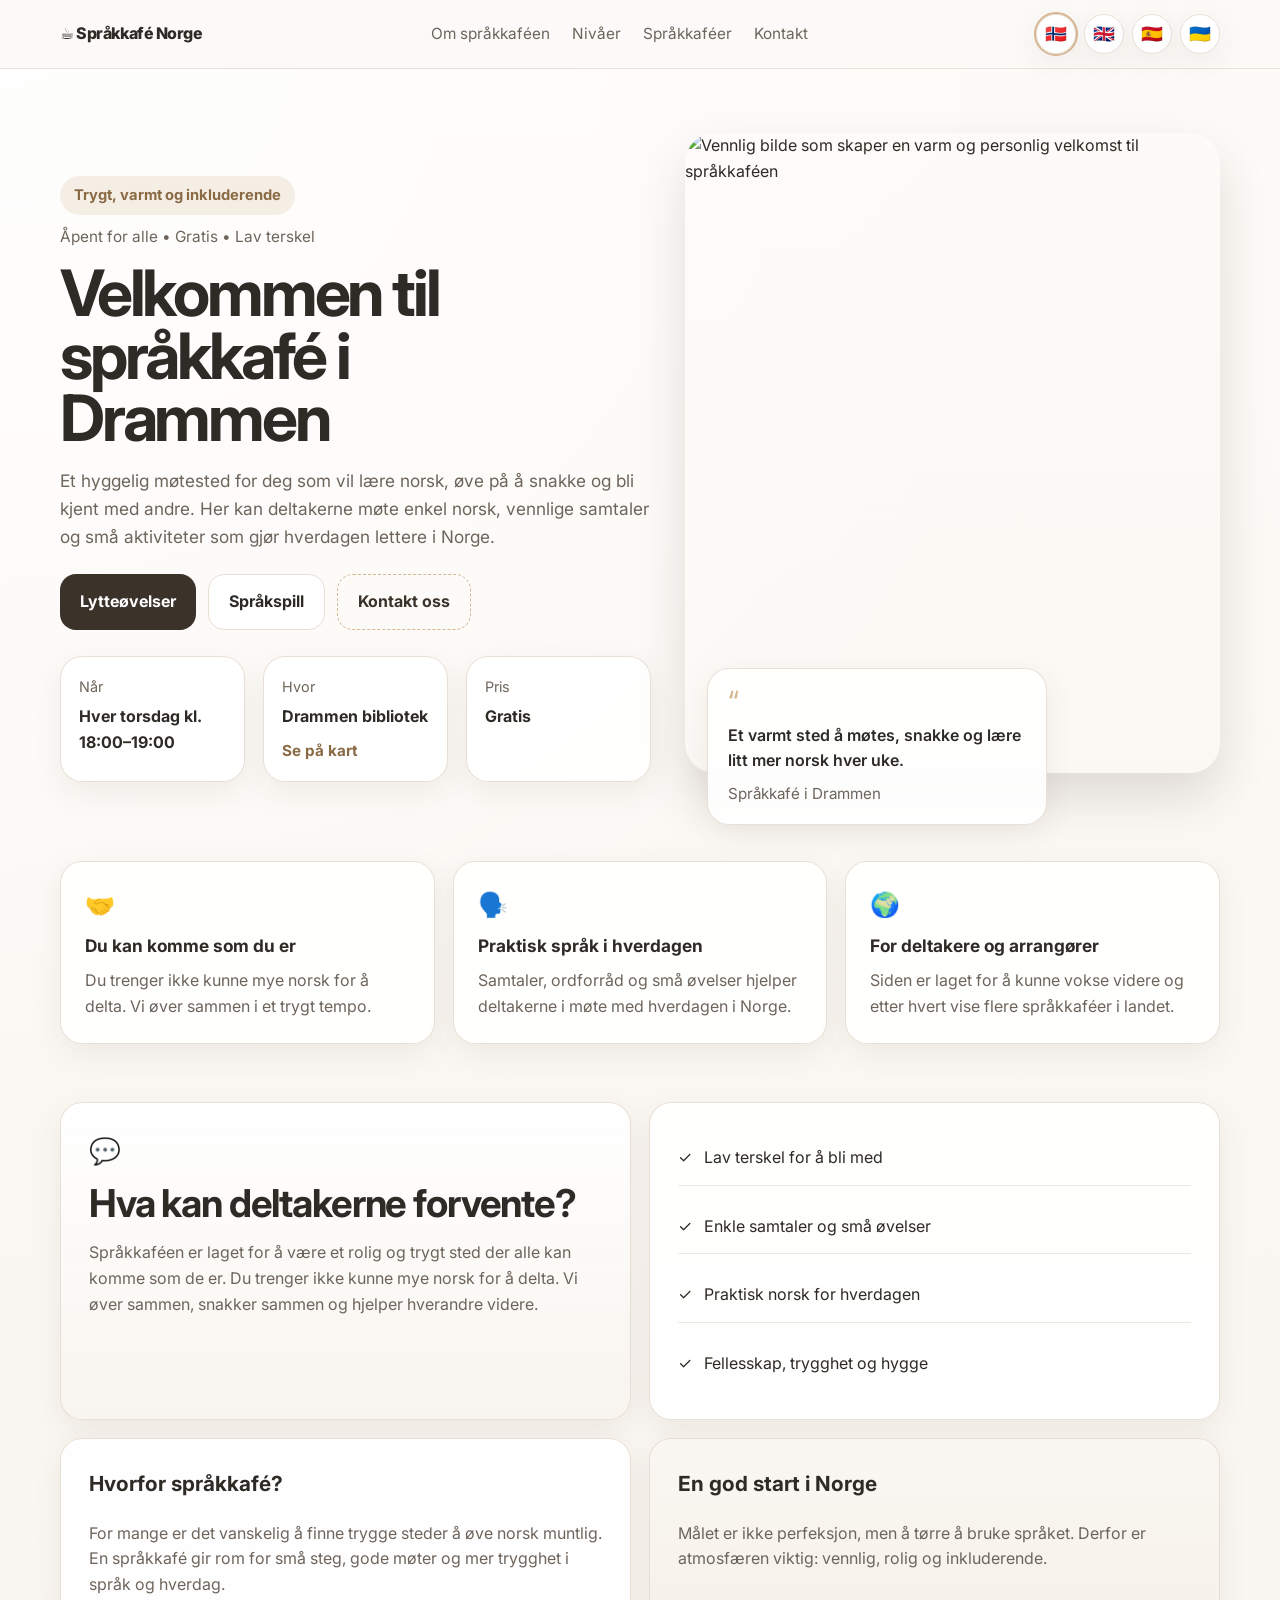
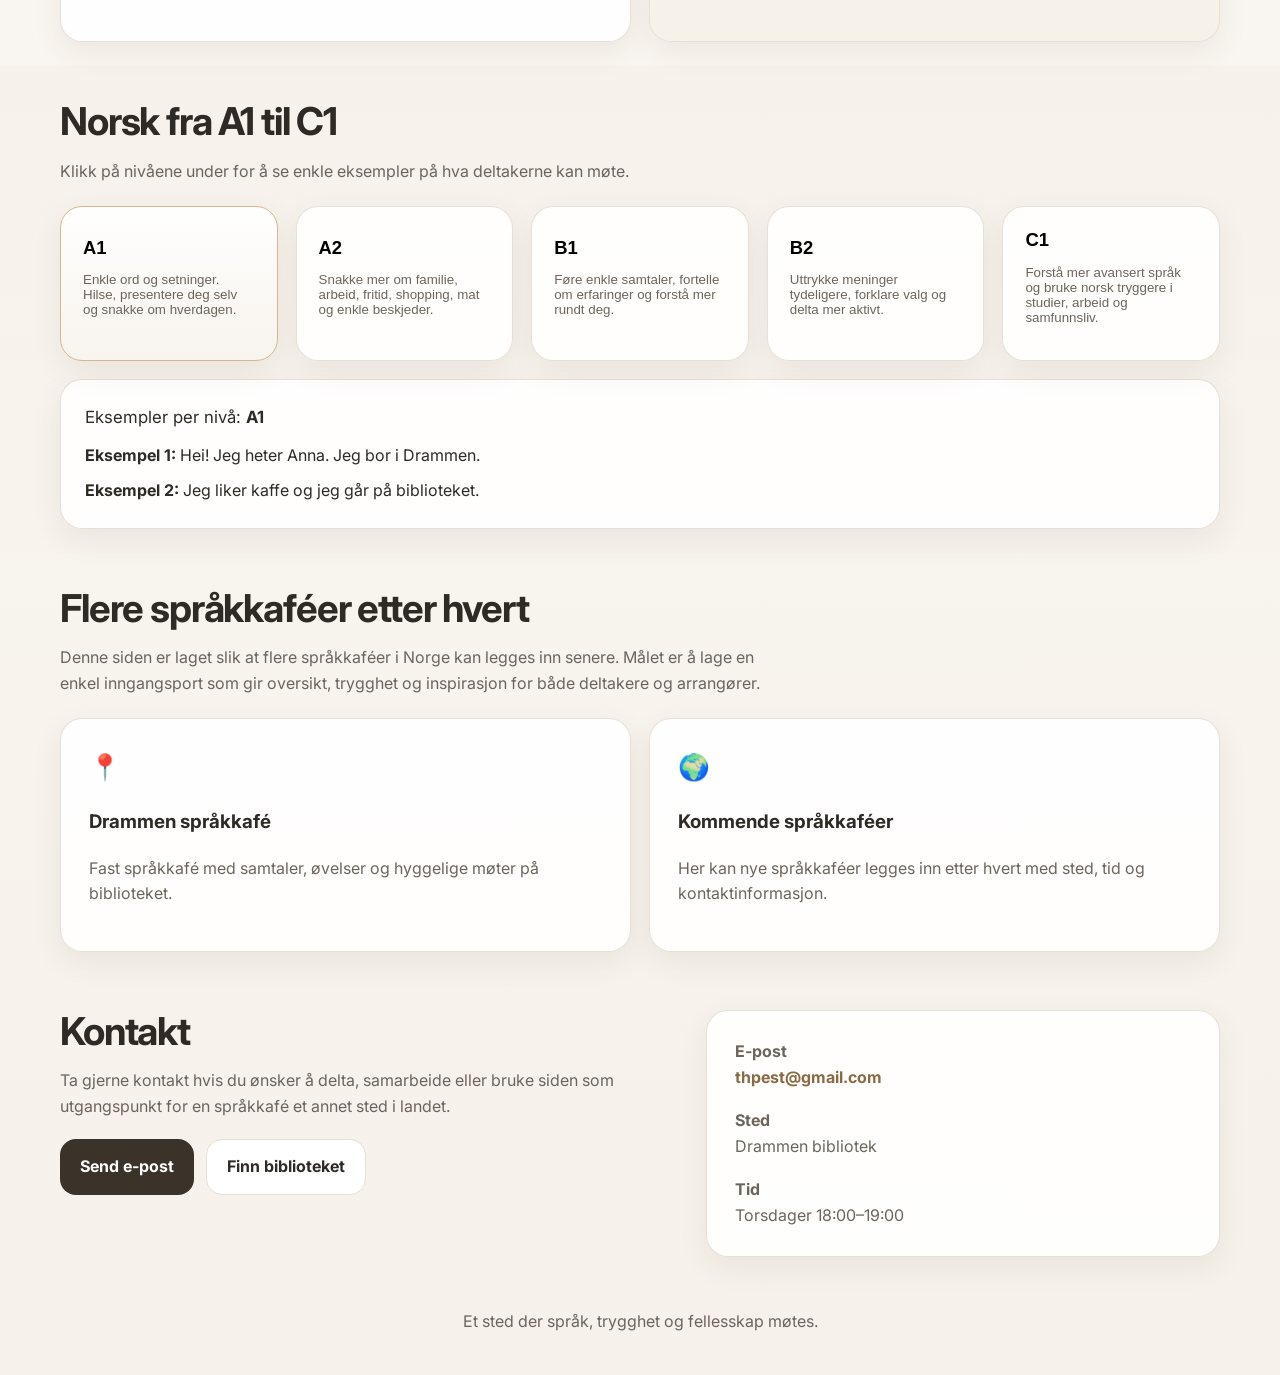
==== index.html @ 83430647 "Add files via upload" ====
<!DOCTYPE html>
<html lang="no">
<head>
  <meta charset="UTF-8" />
  <meta name="viewport" content="width=device-width, initial-scale=1.0" />
  <title>Språkkafé Norge</title>
  <link rel="preconnect" href="https://fonts.googleapis.com">
  <link rel="preconnect" href="https://fonts.gstatic.com" crossorigin>
  <link href="https://fonts.googleapis.com/css2?family=Inter:wght@400;500;600;700;800&display=swap" rel="stylesheet">
  <link rel="stylesheet" href="styles.css" />
</head>
<body>
  <header class="site-header">
    <div class="container nav">
      <div class="brand">☕ <span data-i18n="siteTitle">Språkkafé Norge</span></div>
      <nav class="nav-links">
        <a href="#about" data-i18n="navAbout">Om språkkaféen</a>
        <a href="#levels" data-i18n="navLevels">Nivåer</a>
        <a href="#cafes" data-i18n="navCafes">Språkkaféer</a>
        <a href="#contact" data-i18n="navContact">Kontakt</a>
      </nav>
      <div class="lang-switcher" aria-label="Language switcher">
        <button class="lang-btn active" data-lang="no" title="Norsk">🇳🇴</button>
        <button class="lang-btn" data-lang="en" title="English">🇬🇧</button>
        <button class="lang-btn" data-lang="es" title="Español">🇪🇸</button>
        <button class="lang-btn" data-lang="uk" title="Українська">🇺🇦</button>
      </div>
    </div>
  </header>

  <main>
    <section class="hero">
      <div class="container hero-grid">
        <div class="hero-text">
          <div class="kicker" data-i18n="heroKicker">Trygt, varmt og inkluderende</div>
          <div class="hero-badge" data-i18n="heroBadge">Åpent for alle • Gratis • Lav terskel</div>
          <h1 data-i18n="heroTitle">Velkommen til språkkafé i Drammen</h1>
          <p class="lead" data-i18n="heroText">
            Et hyggelig møtested for deg som vil lære norsk, øve på å snakke og bli kjent med andre.
          </p>

          <div class="cta-row">
            <a class="btn btn-primary" href="https://thpest.github.io/fortellinger-med-lyd/" target="_blank" rel="noreferrer" data-i18n="ctaListening">Lytteøvelser</a>
            <a class="btn btn-secondary" href="https://sprakspill-web.onrender.com/" target="_blank" rel="noreferrer" data-i18n="ctaGames">Språkspill</a>
            <a class="btn btn-ghost" href="#contact" data-i18n="ctaJoin">Kontakt oss</a>
          </div>

          <div class="info-cards">
            <div class="info-card">
              <div class="label" data-i18n="infoWhenLabel">Når</div>
              <div class="value" data-i18n="infoWhen">Hver torsdag kl. 18:00–19:00</div>
            </div>
            <div class="info-card">
              <div class="label" data-i18n="infoWhereLabel">Hvor</div>
              <div class="value" data-i18n="infoWhere">Drammen bibliotek</div>
              <a class="map-link" href="https://maps.app.goo.gl/QAYpdqzVvCEKYM3aA" target="_blank" rel="noreferrer" data-i18n="infoMap">Se på kart</a>
            </div>
            <div class="info-card">
              <div class="label" data-i18n="infoPriceLabel">Pris</div>
              <div class="value" data-i18n="infoPrice">Gratis</div>
            </div>
          </div>
        </div>

        <div class="hero-image-wrap">
          <img src="sprakkafe-bilde.png" alt="Vennlig bilde som skaper en varm og personlig velkomst til språkkaféen" class="hero-image" />
          <div class="quote-card">
            <div class="quote-mark">“</div>
            <div class="quote-text" data-i18n="quoteText">Et varmt sted å møtes, snakke og lære litt mer norsk hver uke.</div>
            <div class="quote-name" data-i18n="quoteName">Språkkafé i Drammen</div>
          </div>
        </div>
      </div>
    </section>

    <section class="section feature-strip">
      <div class="container feature-grid">
        <div class="feature-item">
          <div class="feature-icon">🤝</div>
          <h3 data-i18n="miniTitle1">Du kan komme som du er</h3>
          <p data-i18n="miniText1">Du trenger ikke kunne mye norsk for å delta.</p>
        </div>
        <div class="feature-item">
          <div class="feature-icon">🗣️</div>
          <h3 data-i18n="miniTitle2">Praktisk språk i hverdagen</h3>
          <p data-i18n="miniText2">Samtaler, ordforråd og små øvelser hjelper deltakerne i møte med hverdagen i Norge.</p>
        </div>
        <div class="feature-item">
          <div class="feature-icon">🌍</div>
          <h3 data-i18n="miniTitle3">For deltakere og arrangører</h3>
          <p data-i18n="miniText3">Siden er laget for å kunne vokse videre og etter hvert vise flere språkkaféer i landet.</p>
        </div>
      </div>
    </section>

    <section id="about" class="section">
      <div class="container editorial-grid">
        <div class="card soft">
          <div class="icon">💬</div>
          <h2 data-i18n="welcomeTitle">Hva kan deltakerne forvente?</h2>
          <p data-i18n="welcomeText">
            Språkkaféen er laget for å være et rolig og trygt sted der alle kan komme som de er.
          </p>
        </div>

        <div class="card list-card">
          <div class="list-item"><span>✓</span><span data-i18n="points1">Lav terskel for å bli med</span></div>
          <div class="list-item"><span>✓</span><span data-i18n="points2">Enkle samtaler og små øvelser</span></div>
          <div class="list-item"><span>✓</span><span data-i18n="points3">Praktisk norsk for hverdagen</span></div>
          <div class="list-item"><span>✓</span><span data-i18n="points4">Fellesskap, trygghet og hygge</span></div>
        </div>

        <div class="card editorial-card">
          <h3 data-i18n="sectionWhyTitle">Hvorfor språkkafé?</h3>
          <p data-i18n="sectionWhyText">For mange er det vanskelig å finne trygge steder å øve norsk muntlig.</p>
        </div>

        <div class="card editorial-card tint">
          <h3 data-i18n="sectionStartTitle">En god start i Norge</h3>
          <p data-i18n="sectionStartText">Målet er ikke perfeksjon, men å tørre å bruke språket.</p>
        </div>
      </div>
    </section>

    <section id="levels" class="section section-tint">
      <div class="container">
        <div class="section-head">
          <h2 data-i18n="levelsTitle">Norsk fra A1 til C1</h2>
          <p data-i18n="levelsIntro">Klikk på nivåene under for å se enkle eksempler på hva deltakerne kan møte.</p>
        </div>

        <div class="levels-grid">
          <button class="level-card level-button active" data-level="a1"><h3>A1</h3><p data-i18n="levelA1"></p></button>
          <button class="level-card level-button" data-level="a2"><h3>A2</h3><p data-i18n="levelA2"></p></button>
          <button class="level-card level-button" data-level="b1"><h3>B1</h3><p data-i18n="levelB1"></p></button>
          <button class="level-card level-button" data-level="b2"><h3>B2</h3><p data-i18n="levelB2"></p></button>
          <button class="level-card level-button" data-level="c1"><h3>C1</h3><p data-i18n="levelC1"></p></button>
        </div>

        <div class="examples-panel" id="examplesPanel">
          <div class="examples-title"><span data-i18n="levelsExamplesTitle">Eksempler per nivå</span>: <strong id="currentLevelLabel">A1</strong></div>
          <div class="example-line"><span class="example-label" data-i18n="example1Label">Eksempel 1:</span> <span id="example1"></span></div>
          <div class="example-line"><span class="example-label" data-i18n="example2Label">Eksempel 2:</span> <span id="example2"></span></div>
        </div>
      </div>
    </section>

    <section id="cafes" class="section">
      <div class="container">
        <div class="section-head">
          <h2 data-i18n="cafesTitle">Flere språkkaféer etter hvert</h2>
          <p data-i18n="cafesText"></p>
        </div>
        <div class="cafes-grid">
          <div class="card cafe-card">
            <div class="icon">📍</div>
            <h3 data-i18n="cafe1Title">Drammen språkkafé</h3>
            <p data-i18n="cafe1Text"></p>
          </div>
          <div class="card cafe-card">
            <div class="icon">🌍</div>
            <h3 data-i18n="cafe2Title">Kommende språkkaféer</h3>
            <p data-i18n="cafe2Text"></p>
          </div>
        </div>
      </div>
    </section>

    <section id="contact" class="section section-contact">
      <div class="container contact-grid">
        <div>
          <h2 data-i18n="contactTitle">Kontakt</h2>
          <p data-i18n="contactText"></p>
          <div class="contact-actions">
            <a class="btn btn-primary" href="mailto:thpest@gmail.com" data-i18n="contactButton">Send e-post</a>
            <a class="btn btn-secondary" href="https://maps.app.goo.gl/QAYpdqzVvCEKYM3aA" target="_blank" rel="noreferrer" data-i18n="ctaMap">Finn biblioteket</a>
          </div>
        </div>
        <div class="contact-card">
          <div><strong data-i18n="contactEmailLabel">E-post</strong><br><a href="mailto:thpest@gmail.com" data-i18n="contactEmail">thpest@gmail.com</a></div>
          <div><strong data-i18n="contactPlaceLabel">Sted</strong><br><span data-i18n="contactPlace">Drammen bibliotek</span></div>
          <div><strong data-i18n="contactTimeLabel">Tid</strong><br><span data-i18n="contactTime">Torsdager 18:00–19:00</span></div>
        </div>
      </div>
    </section>
  </main>

  <footer class="site-footer">
    <div class="container" data-i18n="footer">Et sted der språk, trygghet og fellesskap møtes.</div>
  </footer>

  <script src="script.js"></script>
</body>
</html>
---- styles.css ----
:root {
  --bg: #fbfaf7;
  --bg-soft: #f5f0e8;
  --card: rgba(255,255,255,0.9);
  --text: #2e2a26;
  --muted: #6d655c;
  --line: #e7dfd4;
  --accent: #8a6a45;
  --accent-2: #d7b692;
  --dark: #3b322a;
  --shadow: 0 10px 30px rgba(80, 60, 40, 0.08);
  --shadow-lg: 0 24px 50px rgba(50, 35, 20, 0.14);
  --radius: 22px;
}

* { box-sizing: border-box; }
html { scroll-behavior: smooth; }
body {
  margin: 0;
  font-family: Inter, system-ui, sans-serif;
  background:
    radial-gradient(circle at top left, rgba(255,255,255,0.85), transparent 35%),
    linear-gradient(180deg, #fdfbf8 0%, #f6f1ea 100%);
  color: var(--text);
  line-height: 1.6;
}
img { max-width: 100%; display: block; }
a { color: inherit; text-decoration: none; }

.container {
  width: min(1160px, calc(100% - 32px));
  margin: 0 auto;
}

.site-header {
  position: sticky;
  top: 0;
  z-index: 20;
  backdrop-filter: blur(12px);
  background: rgba(251, 250, 247, 0.84);
  border-bottom: 1px solid rgba(231, 223, 212, 0.9);
}

.nav {
  display: flex;
  align-items: center;
  justify-content: space-between;
  gap: 18px;
  padding: 14px 0;
}

.brand {
  font-weight: 800;
  letter-spacing: -0.03em;
  white-space: nowrap;
}

.nav-links {
  display: flex;
  gap: 22px;
  color: var(--muted);
  font-size: 0.96rem;
}
.nav-links a:hover { color: var(--text); }

.lang-switcher {
  display: flex;
  gap: 8px;
}

.lang-btn {
  border: 1px solid var(--line);
  background: white;
  border-radius: 999px;
  width: 40px;
  height: 40px;
  cursor: pointer;
  font-size: 1.1rem;
  box-shadow: var(--shadow);
}

.lang-btn.active {
  outline: 2px solid var(--accent-2);
}

.hero {
  padding: 64px 0 26px;
}

.hero-grid {
  display: grid;
  grid-template-columns: 1.05fr 0.95fr;
  gap: 34px;
  align-items: center;
}

.kicker {
  display: inline-block;
  padding: 8px 14px;
  border-radius: 999px;
  background: rgba(215, 182, 146, 0.22);
  color: var(--accent);
  font-weight: 700;
  font-size: 0.92rem;
  margin-bottom: 10px;
}

.hero-badge {
  color: var(--muted);
  font-size: 0.96rem;
  margin-bottom: 12px;
}

.hero h1 {
  font-size: clamp(2.4rem, 5vw, 4.6rem);
  line-height: 0.98;
  margin: 0 0 16px;
  letter-spacing: -0.05em;
  max-width: 11ch;
}

.lead {
  font-size: 1.08rem;
  color: var(--muted);
  max-width: 62ch;
  margin-bottom: 24px;
}

.cta-row, .contact-actions {
  display: flex;
  flex-wrap: wrap;
  gap: 12px;
}

.cta-row { margin-bottom: 26px; }
.contact-actions { margin-top: 20px; }

.btn {
  display: inline-flex;
  align-items: center;
  justify-content: center;
  padding: 14px 20px;
  border-radius: 16px;
  font-weight: 700;
  transition: transform 0.15s ease, opacity 0.15s ease;
}
.btn:hover { transform: translateY(-1px); }
.btn-primary { background: var(--dark); color: white; }
.btn-secondary { background: white; border: 1px solid var(--line); }
.btn-ghost { background: transparent; border: 1px dashed var(--accent-2); color: var(--dark); }

.info-cards {
  display: grid;
  grid-template-columns: repeat(3, 1fr);
  gap: 14px;
}

.info-card,
.card,
.contact-card,
.level-card,
.examples-panel,
.feature-item,
.quote-card {
  background: var(--card);
  border: 1px solid rgba(231, 223, 212, 0.95);
  box-shadow: var(--shadow);
  border-radius: var(--radius);
}

.info-card { padding: 18px; }
.info-card .label {
  color: var(--muted);
  font-size: 0.9rem;
  margin-bottom: 6px;
}
.info-card .value {
  font-weight: 700;
  margin-bottom: 8px;
}
.map-link {
  color: var(--accent);
  font-weight: 700;
  font-size: 0.95rem;
}

.hero-image-wrap {
  position: relative;
  padding-bottom: 52px;
}

.hero-image {
  width: 100%;
  height: min(72vh, 640px);
  object-fit: cover;
  border-radius: 30px;
  box-shadow: var(--shadow-lg);
}

.quote-card {
  position: absolute;
  left: 22px;
  bottom: 0;
  max-width: 340px;
  padding: 18px 20px;
  backdrop-filter: blur(10px);
}
.quote-mark {
  font-size: 2rem;
  color: var(--accent-2);
  line-height: 1;
}
.quote-text {
  color: var(--text);
  font-weight: 600;
  margin-top: 4px;
}
.quote-name {
  color: var(--muted);
  font-size: 0.95rem;
  margin-top: 8px;
}

.section {
  padding: 34px 0 24px;
}

.feature-strip {
  padding-top: 10px;
}

.feature-grid,
.cafes-grid,
.contact-grid,
.info-cards,
.levels-grid,
.editorial-grid {
  display: grid;
  gap: 18px;
}

.feature-grid {
  grid-template-columns: repeat(3, 1fr);
}

.feature-item {
  padding: 24px;
}
.feature-icon {
  font-size: 1.5rem;
  margin-bottom: 8px;
}
.feature-item h3 {
  margin: 0 0 8px;
  font-size: 1.08rem;
}
.feature-item p {
  margin: 0;
  color: var(--muted);
}

.section-tint {
  background: linear-gradient(180deg, rgba(245, 240, 232, 0.62), rgba(245, 240, 232, 0.2));
}

.editorial-grid {
  grid-template-columns: 1fr 1fr;
}

.contact-grid {
  grid-template-columns: 1.1fr 0.9fr;
  align-items: start;
}

.card,
.contact-card {
  padding: 28px;
}

.soft {
  background: linear-gradient(180deg, rgba(255,255,255,0.96), rgba(248,244,238,0.94));
}

.editorial-card h3 {
  margin-top: 0;
  font-size: 1.3rem;
}
.editorial-card p {
  color: var(--muted);
}
.tint {
  background: linear-gradient(180deg, rgba(250,246,241,0.98), rgba(245,240,232,0.92));
}

.icon {
  font-size: 1.6rem;
  margin-bottom: 10px;
}

.list-card {
  display: grid;
  gap: 14px;
  align-content: center;
}

.list-item {
  display: flex;
  gap: 12px;
  align-items: start;
  padding: 14px 0;
  border-bottom: 1px solid rgba(231,223,212,0.7);
}
.list-item:last-child { border-bottom: 0; }

.section-head {
  max-width: 720px;
  margin-bottom: 22px;
}

.section-head h2,
.section-contact h2,
.card h2 {
  font-size: clamp(1.7rem, 3vw, 2.5rem);
  line-height: 1.1;
  letter-spacing: -0.03em;
  margin: 0 0 12px;
}

.section-head p,
.card p,
.contact-grid p,
.level-card p,
.examples-panel,
.contact-card {
  color: var(--muted);
}

.levels-grid {
  grid-template-columns: repeat(5, 1fr);
}

.level-card {
  padding: 22px;
}

.level-button {
  text-align: left;
  cursor: pointer;
  transition: transform 0.15s ease, border-color 0.15s ease, background 0.15s ease;
}

.level-button:hover {
  transform: translateY(-2px);
}

.level-button.active {
  border-color: var(--accent-2);
  background: linear-gradient(180deg, rgba(255,255,255,0.96), rgba(248,244,238,0.96));
}

.level-card h3 {
  margin: 0 0 8px;
  font-size: 1.15rem;
}

.examples-panel {
  margin-top: 18px;
  padding: 24px;
}

.examples-title {
  color: var(--text);
  font-size: 1.05rem;
  margin-bottom: 12px;
}

.example-line {
  margin-top: 10px;
  color: var(--text);
}

.example-label {
  font-weight: 700;
}

.cafes-grid {
  grid-template-columns: 1fr 1fr;
}

.contact-card {
  display: grid;
  gap: 18px;
}

.contact-card a {
  color: var(--accent);
  font-weight: 700;
}

.site-footer {
  padding: 28px 0 40px;
  color: var(--muted);
  text-align: center;
}

@media (max-width: 980px) {
  .hero-grid,
  .editorial-grid,
  .contact-grid,
  .levels-grid,
  .cafes-grid,
  .info-cards,
  .feature-grid {
    grid-template-columns: 1fr;
  }

  .nav {
    flex-wrap: wrap;
  }

  .nav-links {
    order: 3;
    width: 100%;
    justify-content: center;
    flex-wrap: wrap;
  }

  .hero-image {
    height: auto;
    max-height: 560px;
  }

  .quote-card {
    position: static;
    margin-top: 14px;
    max-width: none;
  }

  .hero-image-wrap {
    padding-bottom: 0;
  }
}

@media (max-width: 640px) {
  .hero {
    padding-top: 34px;
  }

  .container {
    width: min(100% - 20px, 1160px);
  }

  .btn {
    width: 100%;
  }

  .lang-switcher {
    width: 100%;
    justify-content: center;
  }
}
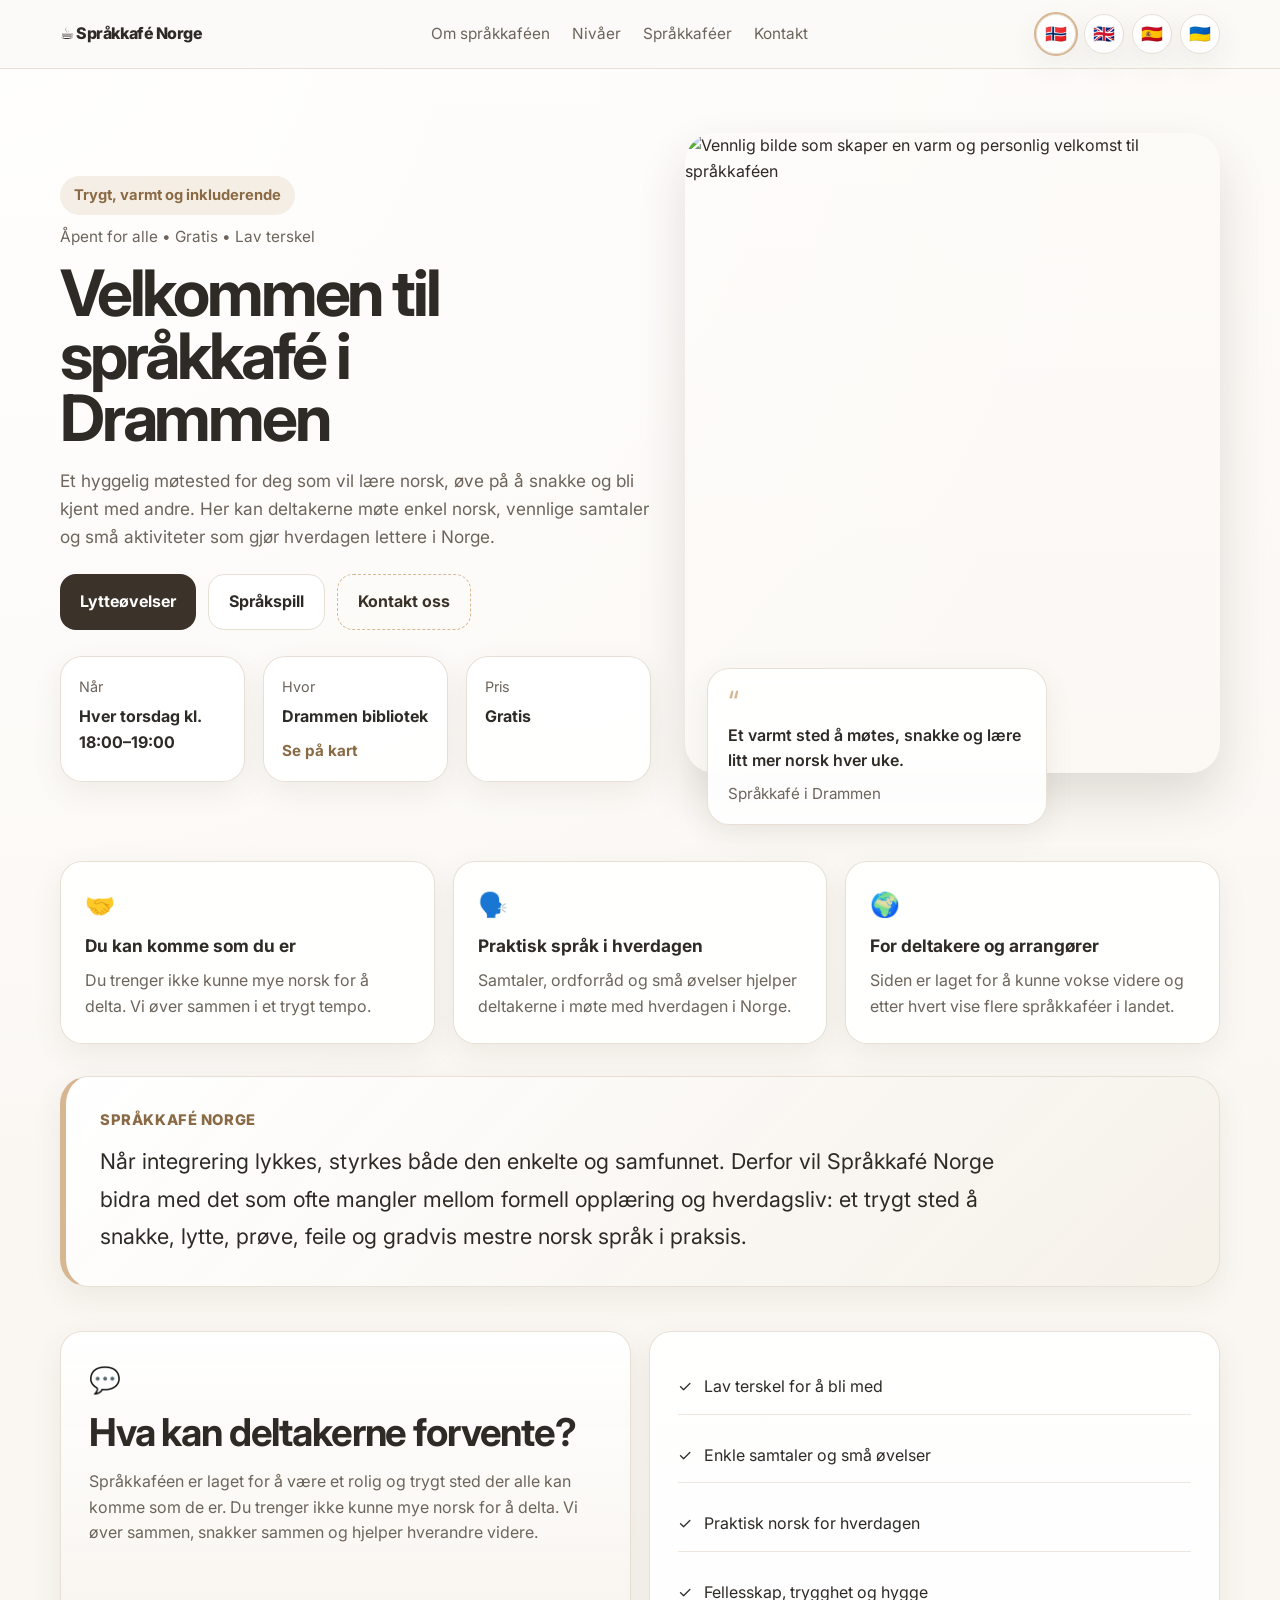
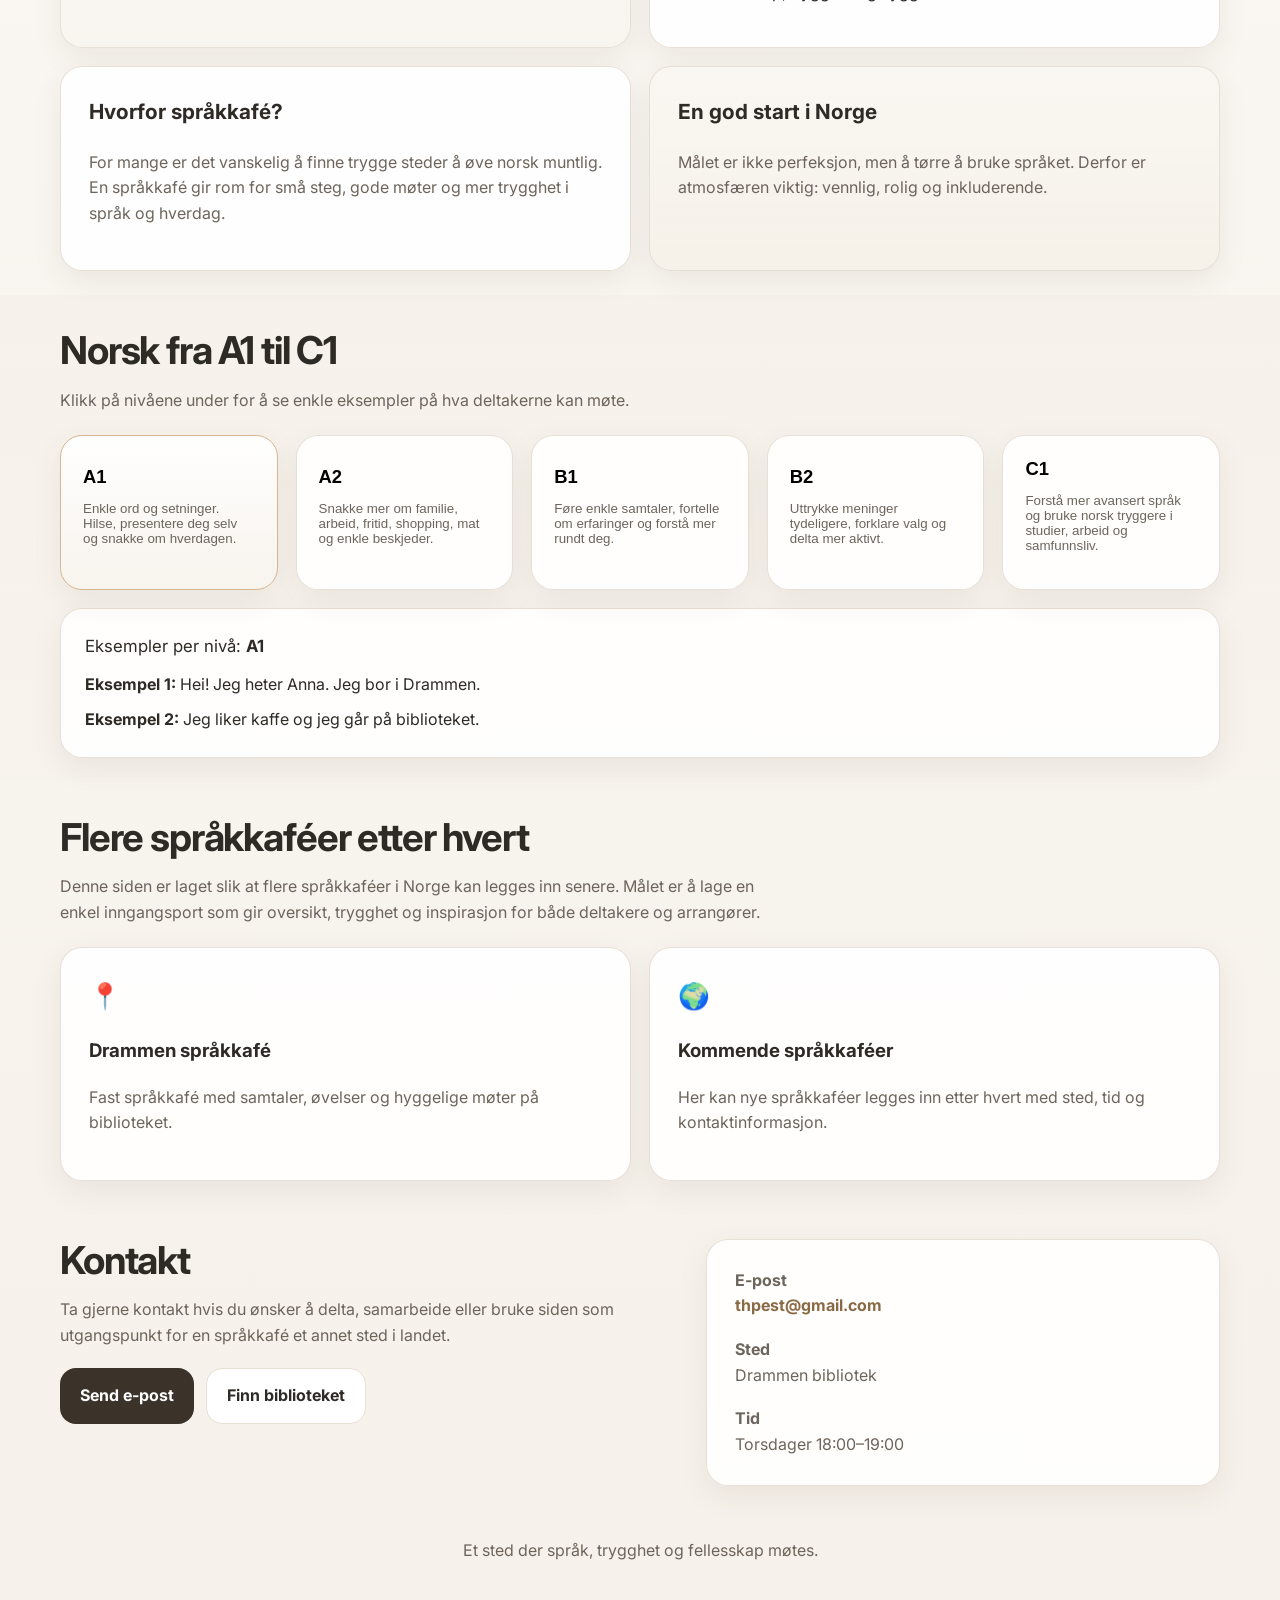
==== commit 9683ac23: "Add files via upload" ====
--- a/index.html
+++ b/index.html
@@ -93,6 +93,15 @@
       </div>
     </section>
 
+    <section class="section impact-section">
+      <div class="container">
+        <div class="impact-card">
+          <div class="impact-kicker">Språkkafé Norge</div>
+          <p class="impact-text" data-i18n="impactText">Når integrering lykkes, styrkes både den enkelte og samfunnet. Derfor vil Språkkafé Norge bidra med det som ofte mangler mellom formell opplæring og hverdagsliv: et trygt sted å snakke, lytte, prøve, feile og gradvis mestre norsk språk i praksis.</p>
+        </div>
+      </div>
+    </section>
+
     <section id="about" class="section">
       <div class="container editorial-grid">
         <div class="card soft">
--- a/styles.css
+++ b/styles.css
@@ -259,6 +259,40 @@
   color: var(--muted);
 }
 
+
+
+.impact-section {
+  padding-top: 8px;
+  padding-bottom: 10px;
+}
+
+.impact-card {
+  background: linear-gradient(135deg, rgba(255,255,255,0.96), rgba(245,240,232,0.92));
+  border: 1px solid rgba(231, 223, 212, 0.95);
+  border-left: 6px solid var(--accent-2);
+  border-radius: 28px;
+  box-shadow: var(--shadow);
+  padding: 30px 34px;
+}
+
+.impact-kicker {
+  display: inline-block;
+  margin-bottom: 10px;
+  font-size: 0.92rem;
+  font-weight: 800;
+  letter-spacing: 0.04em;
+  text-transform: uppercase;
+  color: var(--accent);
+}
+
+.impact-text {
+  margin: 0;
+  font-size: clamp(1.08rem, 2vw, 1.35rem);
+  line-height: 1.75;
+  color: var(--text);
+  max-width: 900px;
+}
+
 .section-tint {
   background: linear-gradient(180deg, rgba(245, 240, 232, 0.62), rgba(245, 240, 232, 0.2));
 }
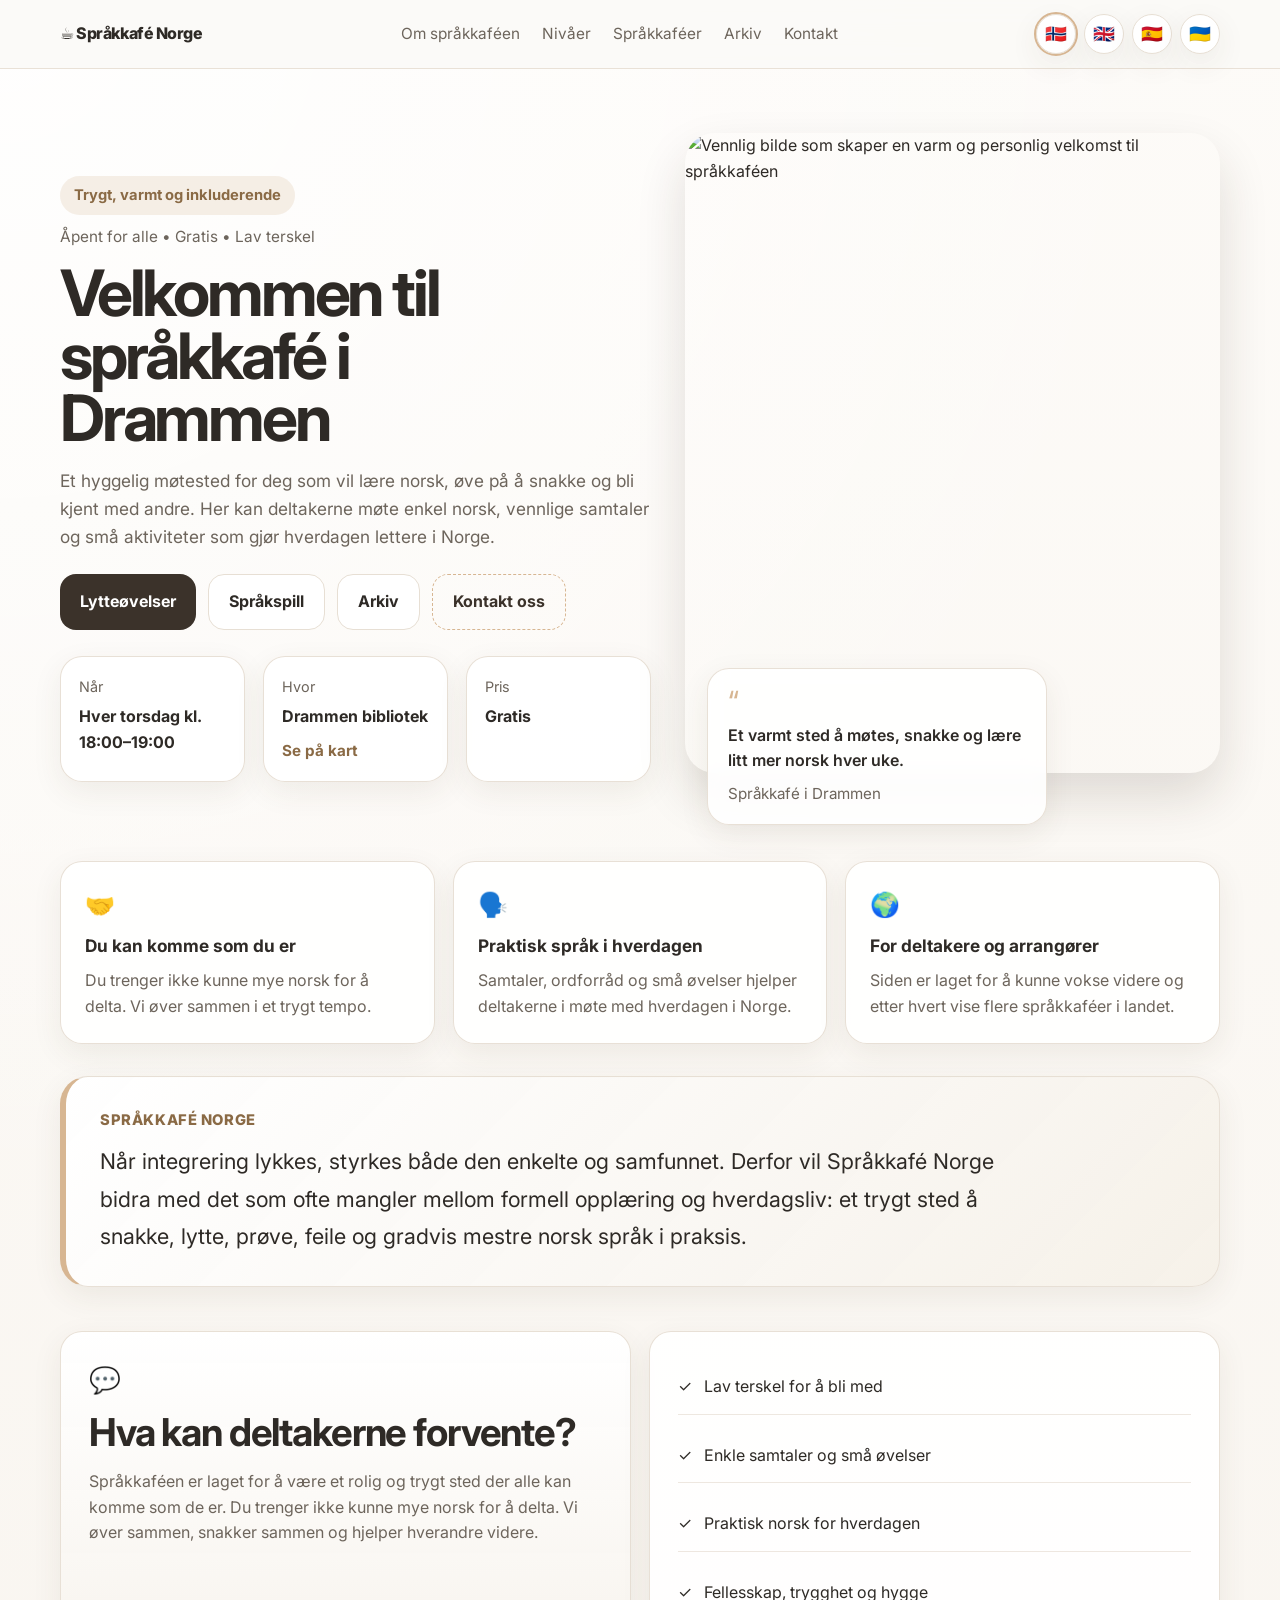
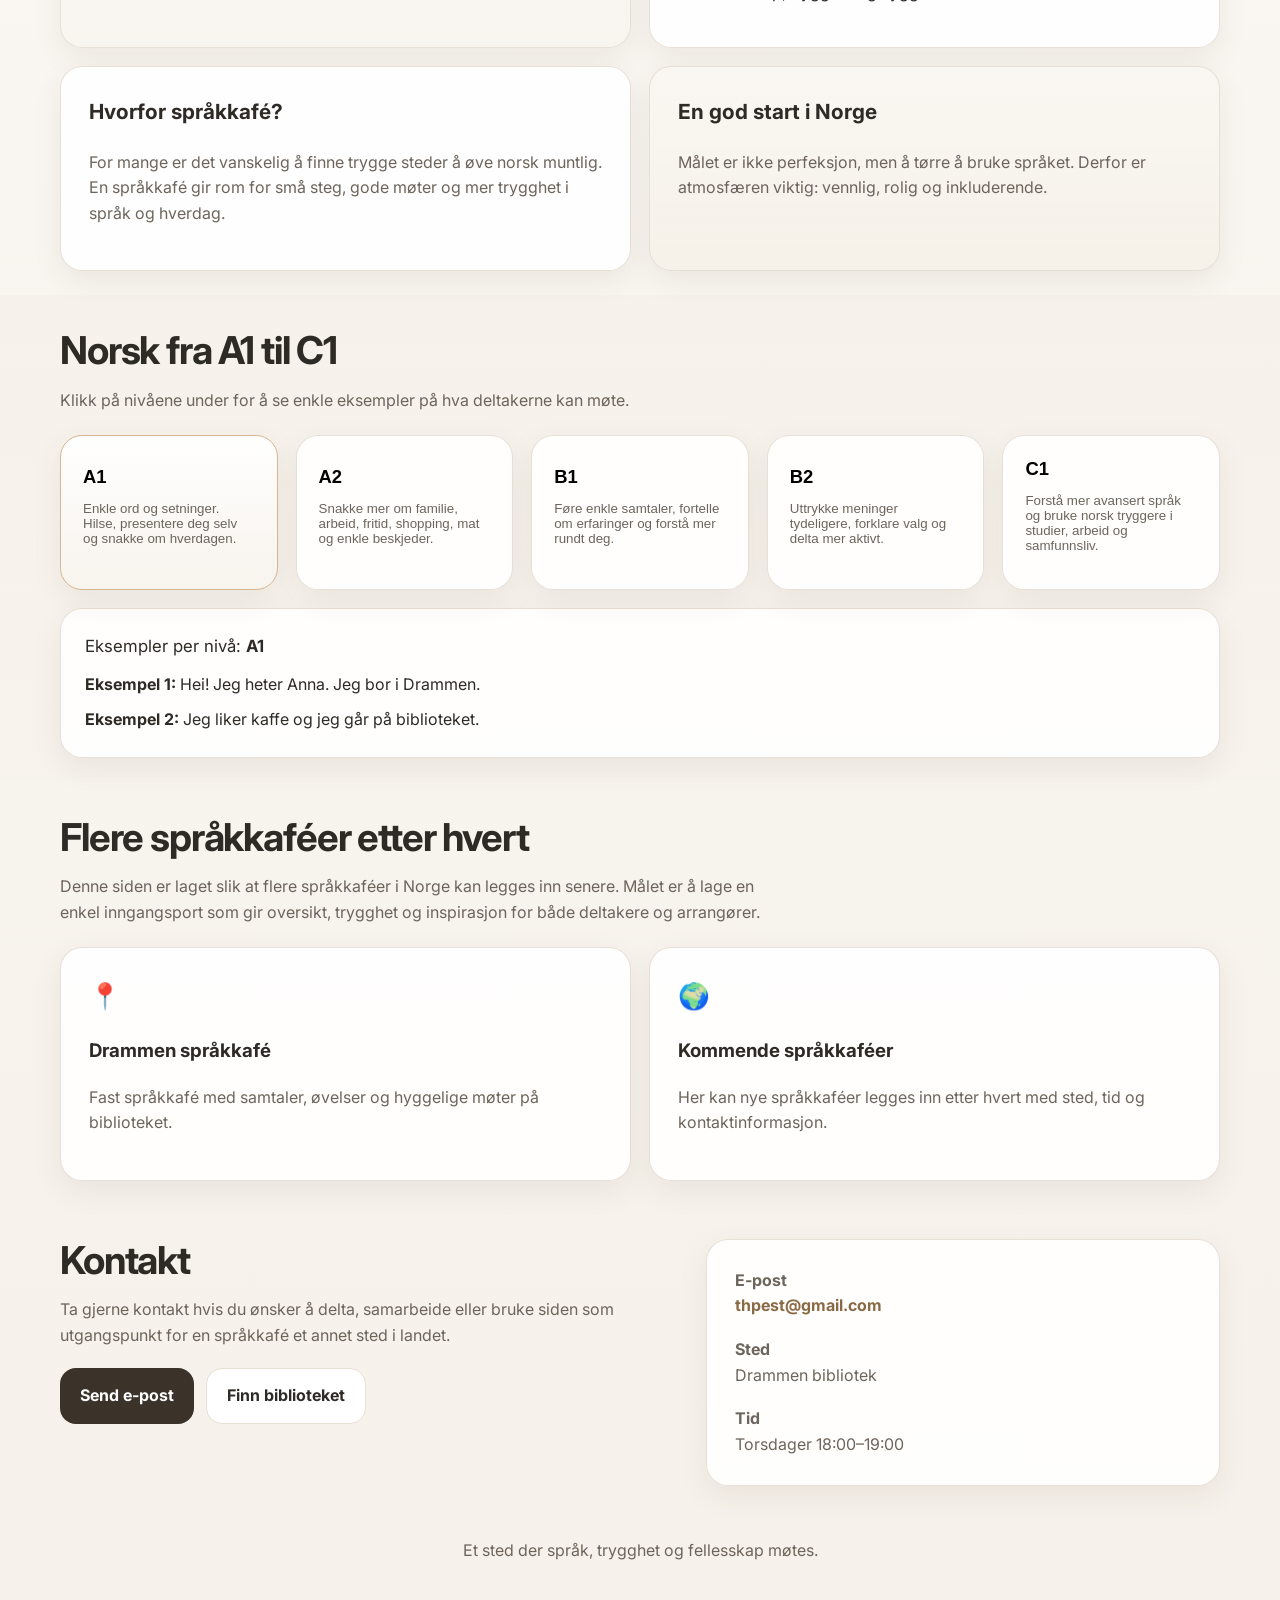
==== commit ab7fbdee: "Add files via upload" ====
--- a/index.html
+++ b/index.html
@@ -17,6 +17,7 @@
         <a href="#about" data-i18n="navAbout">Om språkkaféen</a>
         <a href="#levels" data-i18n="navLevels">Nivåer</a>
         <a href="#cafes" data-i18n="navCafes">Språkkaféer</a>
+        <a href="https://thpest.github.io/arkiv/" data-i18n="navArchive">Arkiv</a>
         <a href="#contact" data-i18n="navContact">Kontakt</a>
       </nav>
       <div class="lang-switcher" aria-label="Language switcher">
@@ -42,6 +43,7 @@
           <div class="cta-row">
             <a class="btn btn-primary" href="https://thpest.github.io/fortellinger-med-lyd/" target="_blank" rel="noreferrer" data-i18n="ctaListening">Lytteøvelser</a>
             <a class="btn btn-secondary" href="https://sprakspill-web.onrender.com/" target="_blank" rel="noreferrer" data-i18n="ctaGames">Språkspill</a>
+            <a class="btn btn-secondary" href="https://thpest.github.io/arkiv/" data-i18n="ctaArchive">Arkiv</a>
             <a class="btn btn-ghost" href="#contact" data-i18n="ctaJoin">Kontakt oss</a>
           </div>
 
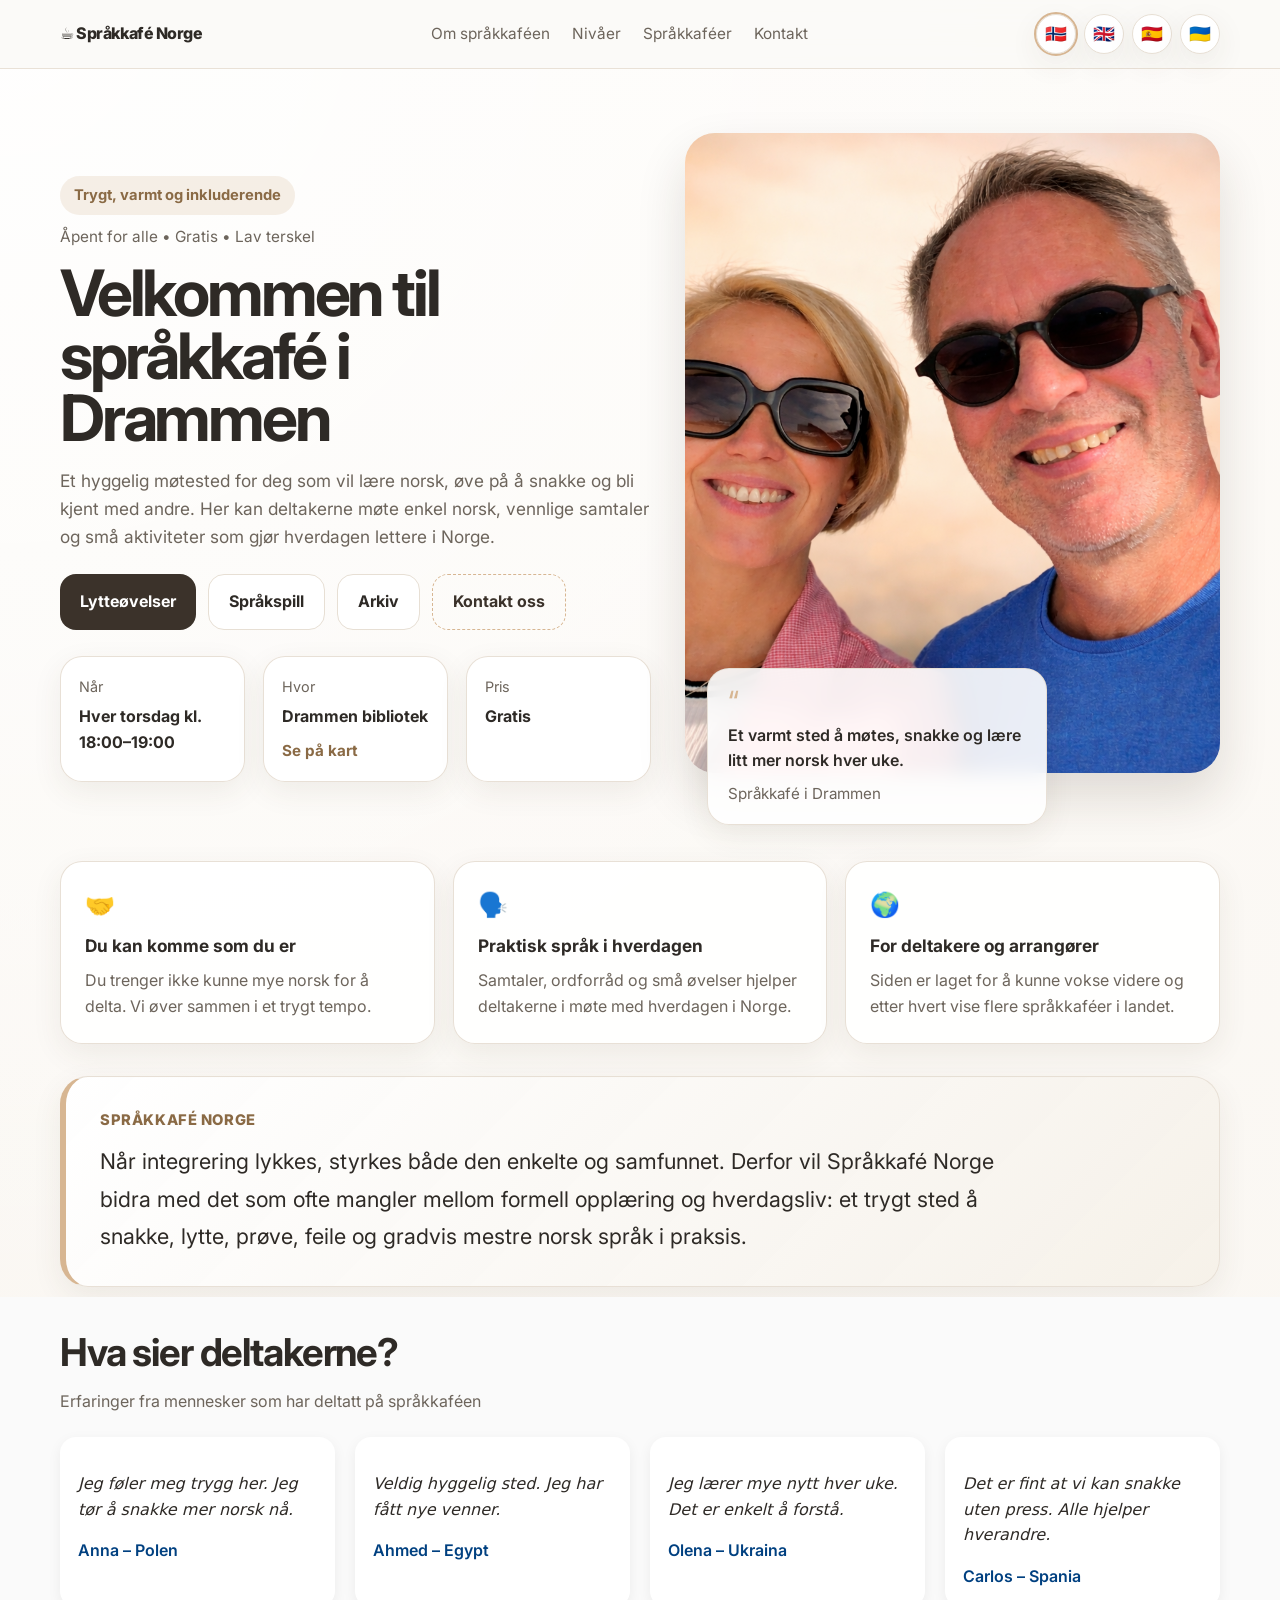
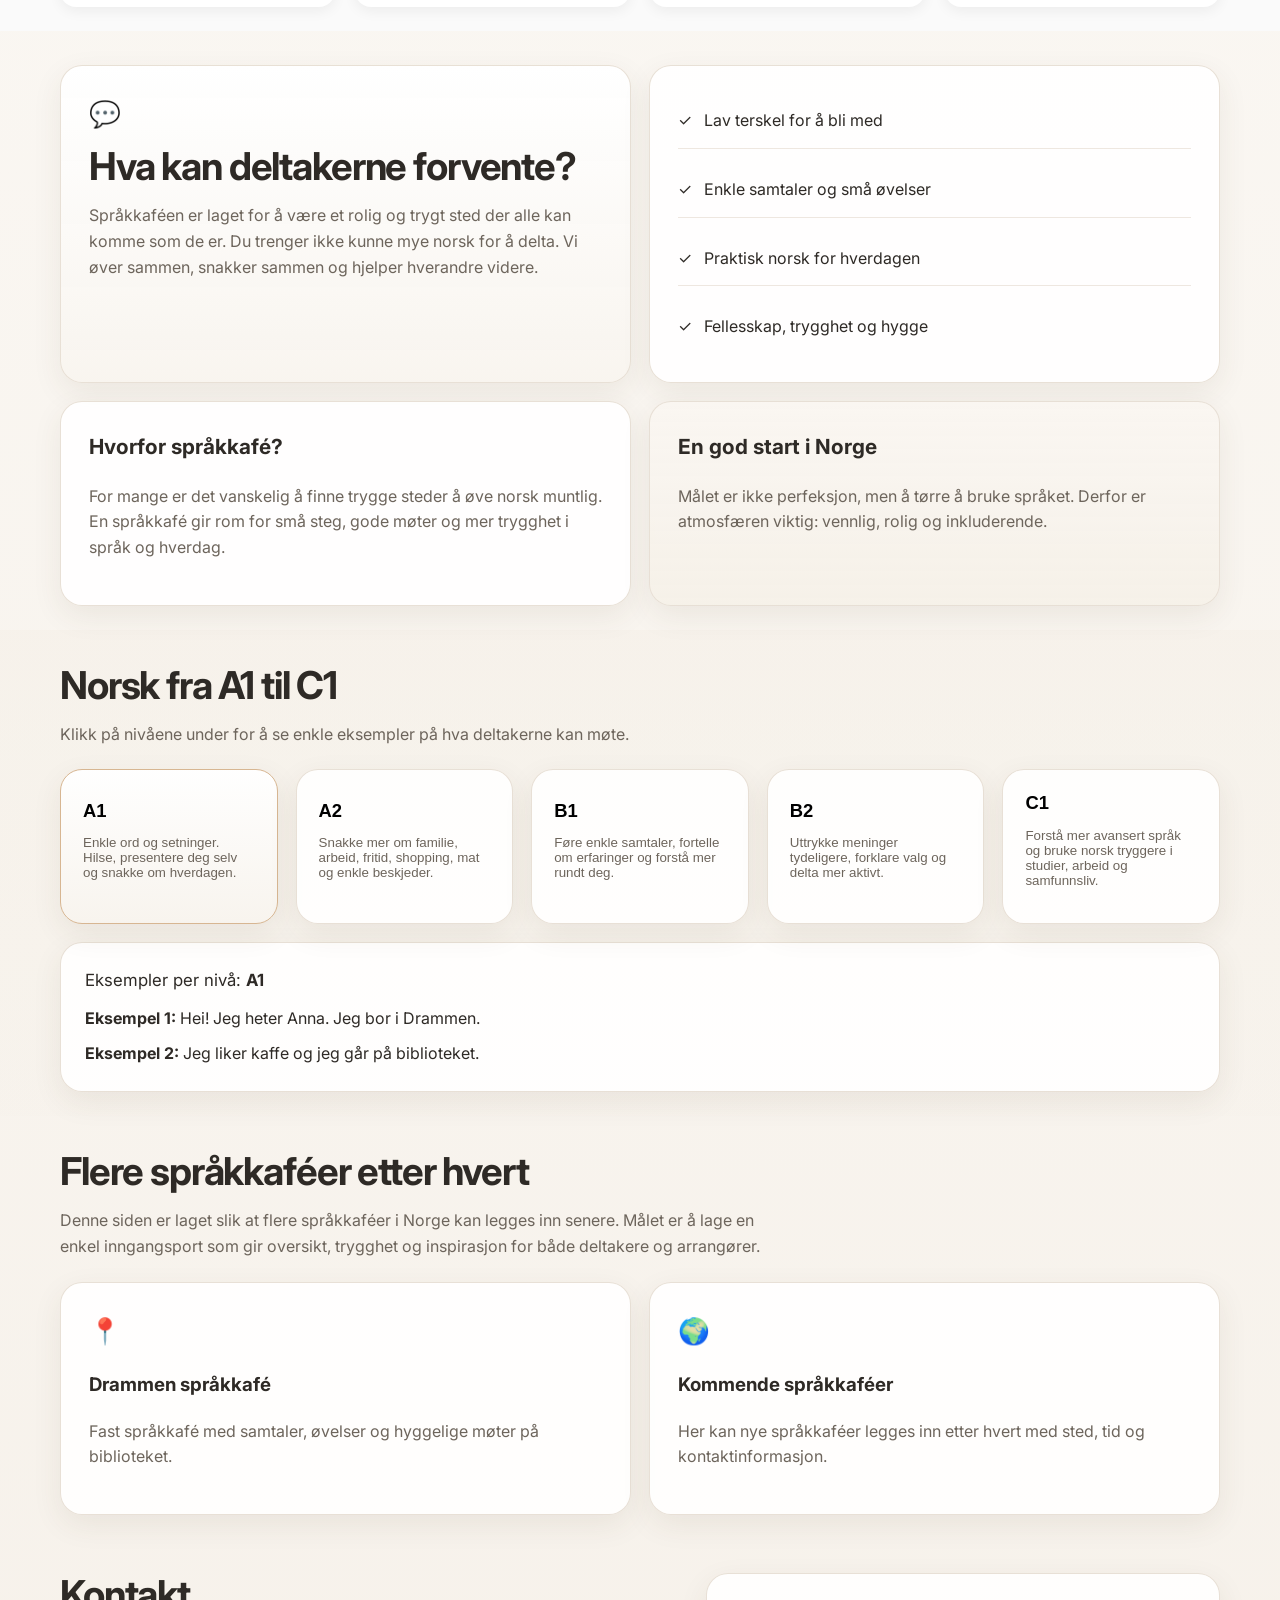
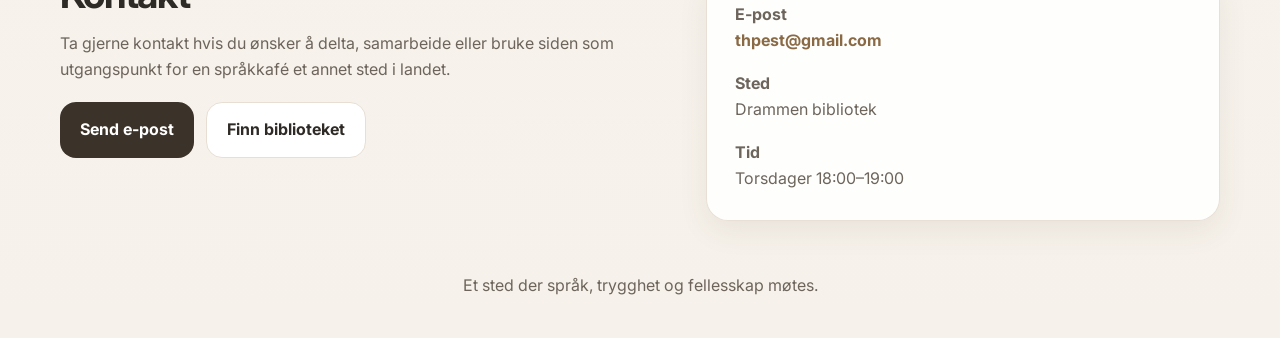
==== commit 89773163: "Add files via upload" ====
--- a/index.html
+++ b/index.html
@@ -8,6 +8,34 @@
   <link rel="preconnect" href="https://fonts.gstatic.com" crossorigin>
   <link href="https://fonts.googleapis.com/css2?family=Inter:wght@400;500;600;700;800&display=swap" rel="stylesheet">
   <link rel="stylesheet" href="styles.css" />
+
+  <style>
+    .testimonials {
+      background: #fafafa;
+    }
+
+    .testimonials-grid {
+      display: grid;
+      gap: 20px;
+      grid-template-columns: repeat(auto-fit, minmax(240px, 1fr));
+    }
+
+    .testimonial-card {
+      background: white;
+      padding: 18px;
+      border-radius: 16px;
+      box-shadow: 0 4px 14px rgba(0,0,0,0.06);
+      font-style: italic;
+    }
+
+    .testimonial-author {
+      margin-top: 10px;
+      font-weight: 600;
+      font-style: normal;
+      color: #004080;
+    }
+  </style>
+
 </head>
 <body>
   <header class="site-header">
@@ -17,7 +45,6 @@
         <a href="#about" data-i18n="navAbout">Om språkkaféen</a>
         <a href="#levels" data-i18n="navLevels">Nivåer</a>
         <a href="#cafes" data-i18n="navCafes">Språkkaféer</a>
-        <a href="https://thpest.github.io/arkiv/" data-i18n="navArchive">Arkiv</a>
         <a href="#contact" data-i18n="navContact">Kontakt</a>
       </nav>
       <div class="lang-switcher" aria-label="Language switcher">
@@ -104,6 +131,37 @@
       </div>
     </section>
 
+    <section class="section testimonials">
+      <div class="container">
+        <div class="section-head">
+          <h2 data-i18n="testimonialsTitle">Hva sier deltakerne?</h2>
+          <p data-i18n="testimonialsIntro">Erfaringer fra mennesker som har deltatt på språkkaféen</p>
+        </div>
+
+        <div class="testimonials-grid">
+          <div class="testimonial-card">
+            <p data-i18n="testimonial1Text">Jeg føler meg trygg her. Jeg tør å snakke mer norsk nå.</p>
+            <div class="testimonial-author" data-i18n="testimonial1Author">Anna – Polen</div>
+          </div>
+
+          <div class="testimonial-card">
+            <p data-i18n="testimonial2Text">Veldig hyggelig sted. Jeg har fått nye venner.</p>
+            <div class="testimonial-author" data-i18n="testimonial2Author">Ahmed – Egypt</div>
+          </div>
+
+          <div class="testimonial-card">
+            <p data-i18n="testimonial3Text">Jeg lærer mye nytt hver uke. Det er enkelt å forstå.</p>
+            <div class="testimonial-author" data-i18n="testimonial3Author">Olena – Ukraina</div>
+          </div>
+
+          <div class="testimonial-card">
+            <p data-i18n="testimonial4Text">Det er fint at vi kan snakke uten press. Alle hjelper hverandre.</p>
+            <div class="testimonial-author" data-i18n="testimonial4Author">Carlos – Spania</div>
+          </div>
+        </div>
+      </div>
+    </section>
+
     <section id="about" class="section">
       <div class="container editorial-grid">
         <div class="card soft">
--- a/styles.css
+++ b/styles.css
@@ -492,4 +492,29 @@
     width: 100%;
     justify-content: center;
   }
+}
+
+.testimonials {
+  background: #fafafa;
+}
+
+.testimonials-grid {
+  display: grid;
+  gap: 20px;
+  grid-template-columns: repeat(auto-fit, minmax(240px, 1fr));
+}
+
+.testimonial-card {
+  background: white;
+  padding: 18px;
+  border-radius: 16px;
+  box-shadow: 0 4px 14px rgba(0,0,0,0.06);
+  font-style: italic;
+}
+
+.testimonial-author {
+  margin-top: 10px;
+  font-weight: 600;
+  font-style: normal;
+  color: #004080;
 }
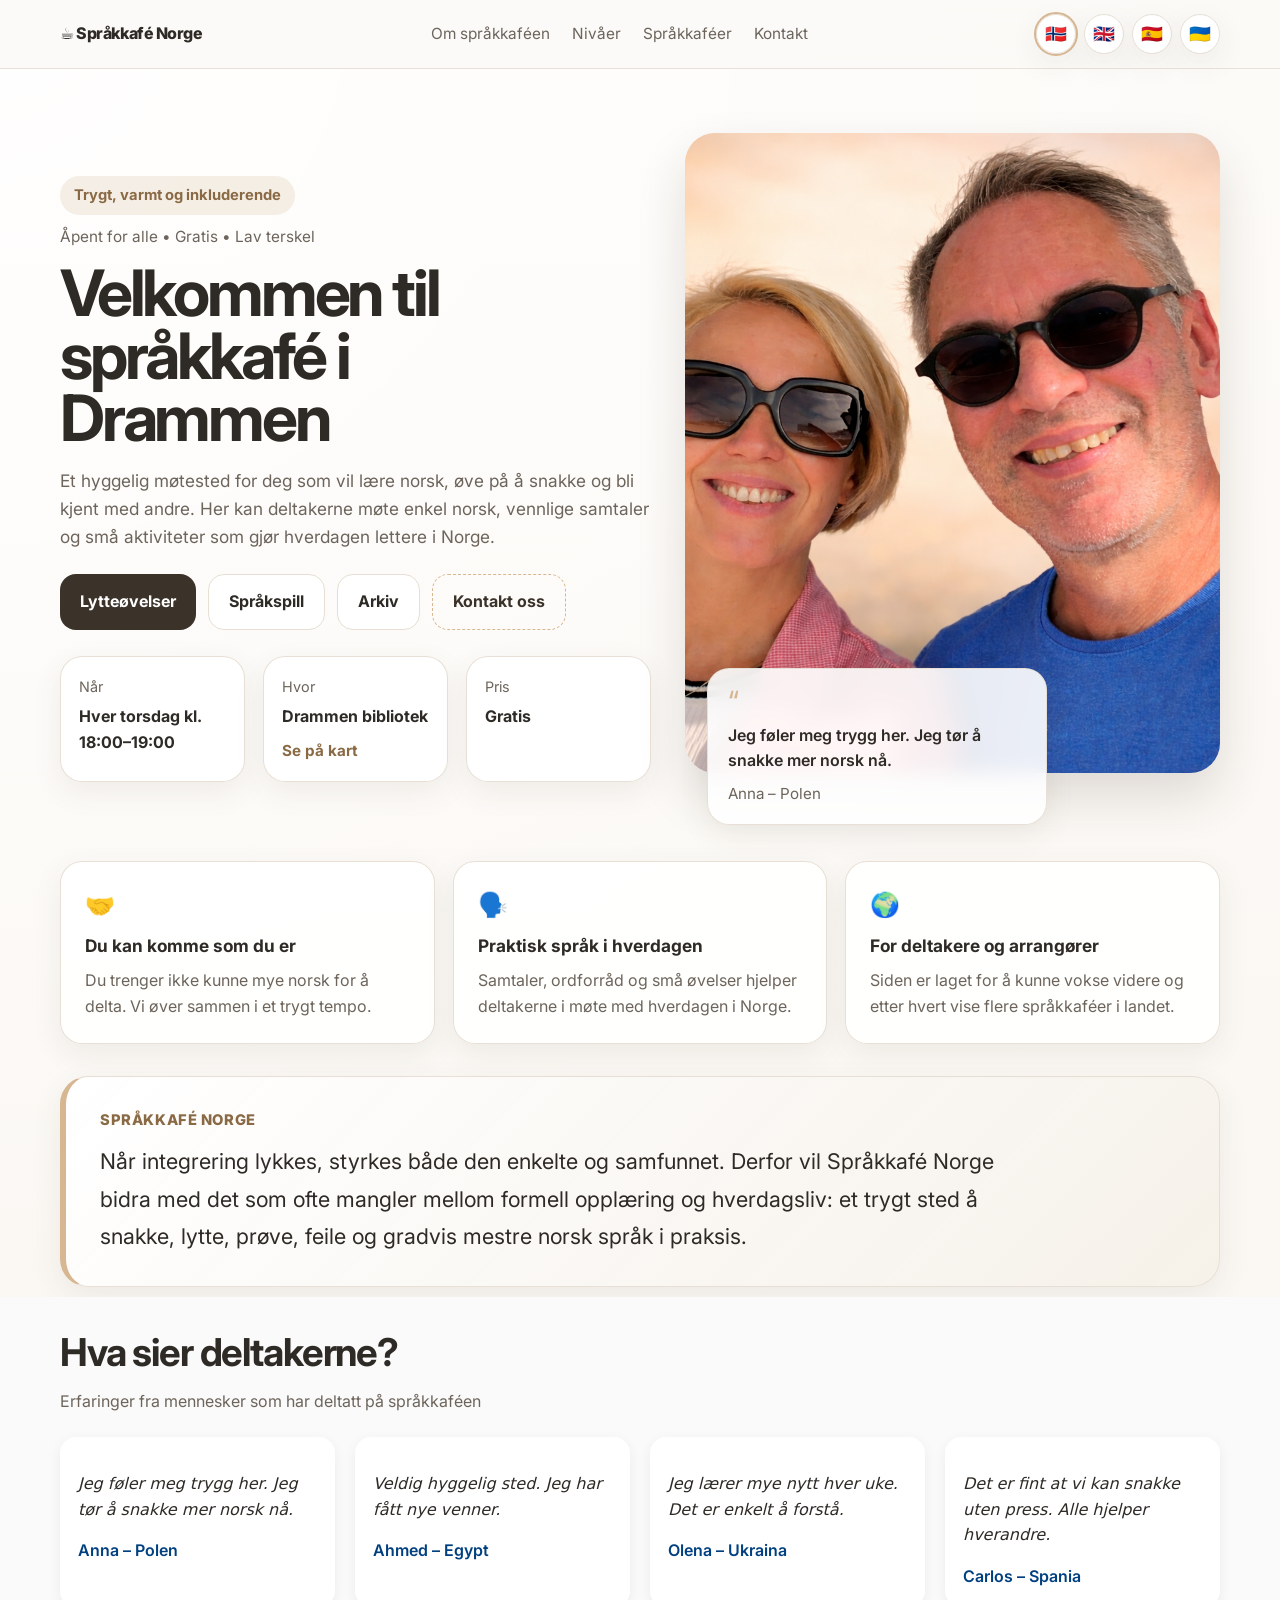
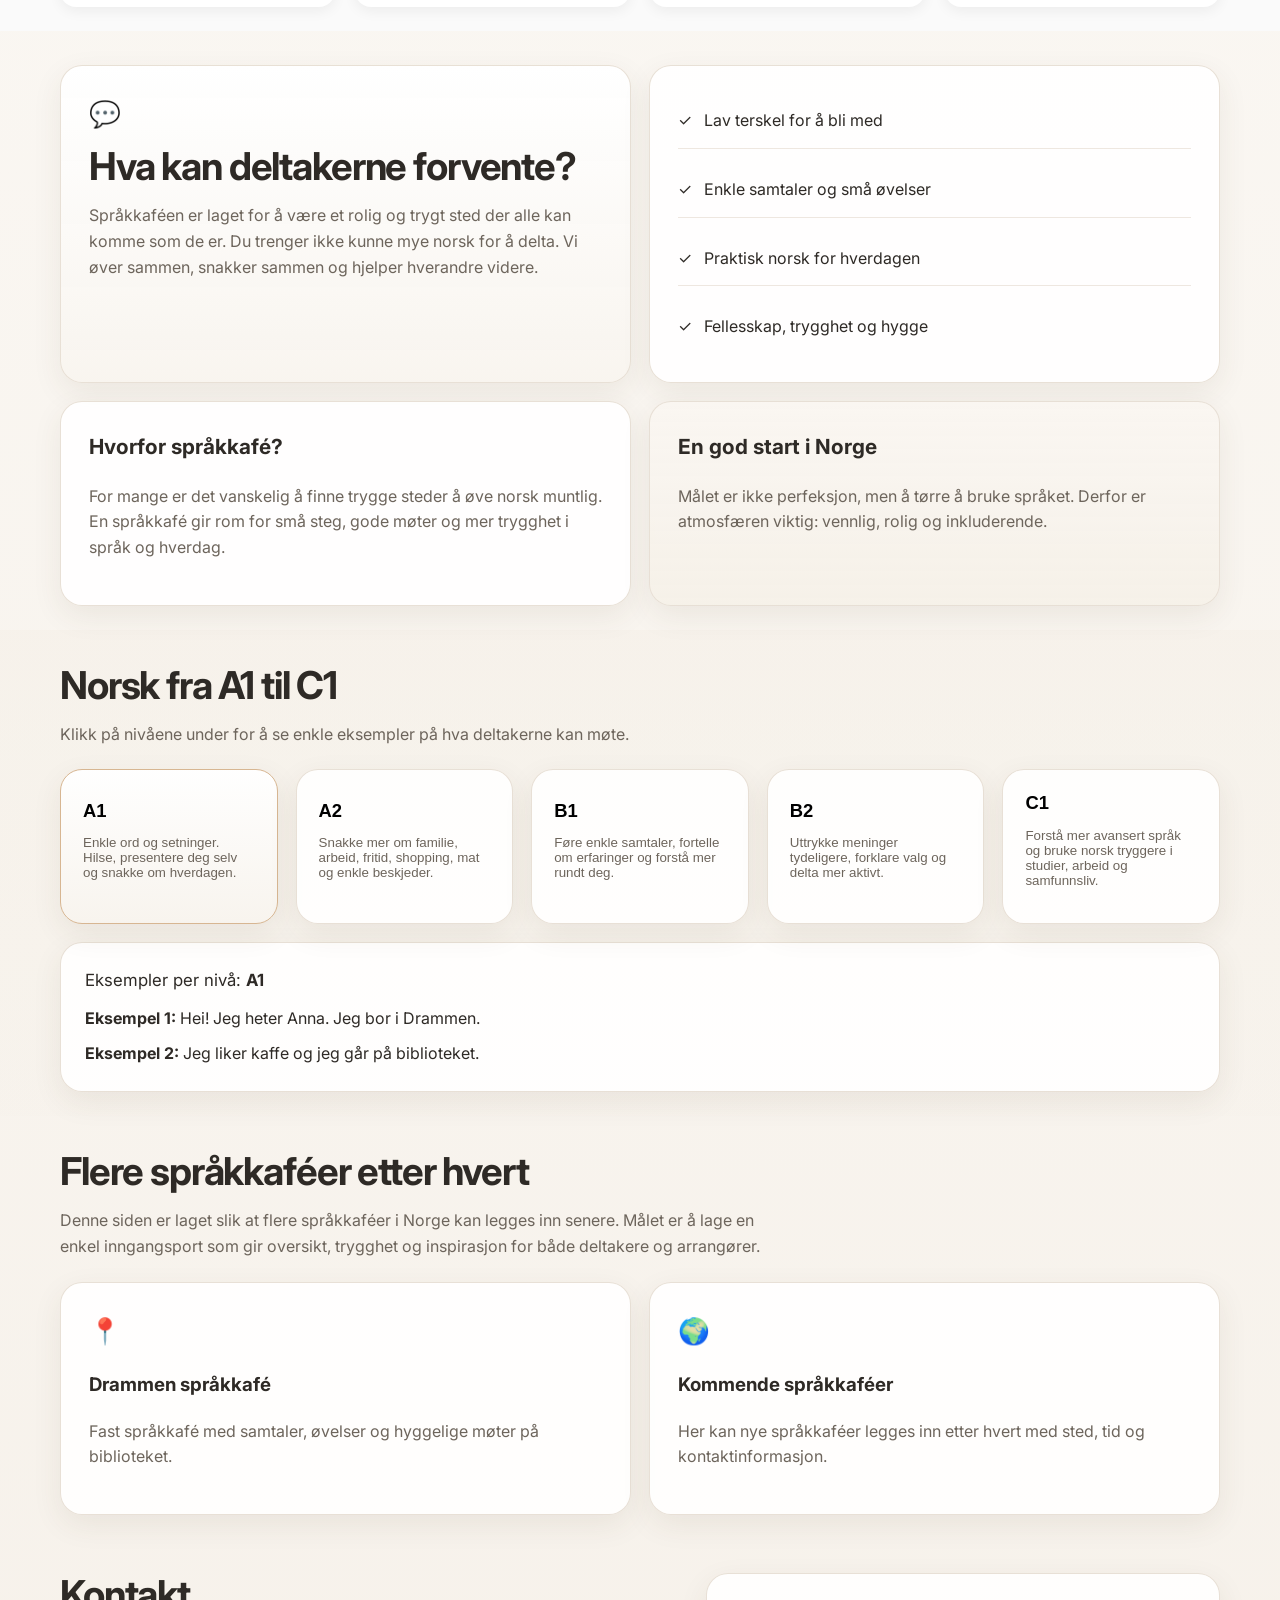
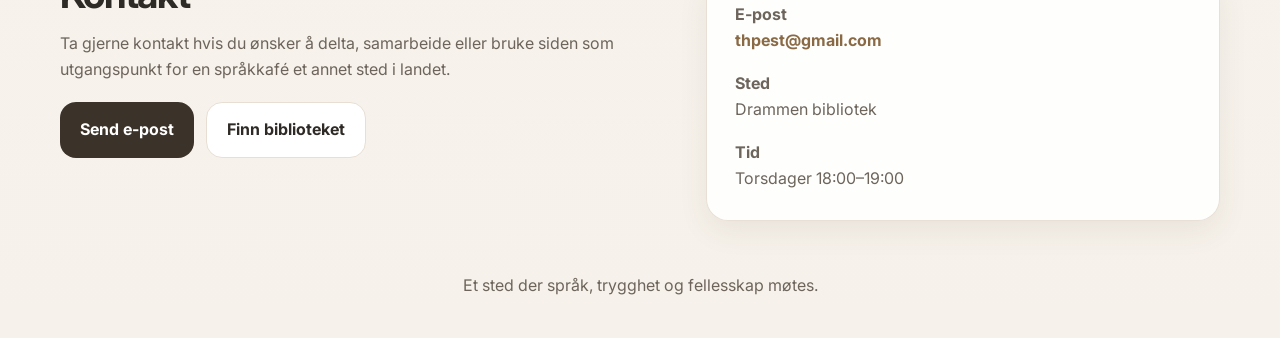
==== commit 61e7e9da: "Add files via upload" ====
--- a/index.html
+++ b/index.html
@@ -95,8 +95,8 @@
           <img src="sprakkafe-bilde.png" alt="Vennlig bilde som skaper en varm og personlig velkomst til språkkaféen" class="hero-image" />
           <div class="quote-card">
             <div class="quote-mark">“</div>
-            <div class="quote-text" data-i18n="quoteText">Et varmt sted å møtes, snakke og lære litt mer norsk hver uke.</div>
-            <div class="quote-name" data-i18n="quoteName">Språkkafé i Drammen</div>
+            <div class="quote-text" id="rotatingQuoteText">Et varmt sted å møtes, snakke og lære litt mer norsk hver uke.</div>
+            <div class="quote-name" id="rotatingQuoteName">Språkkafé i Drammen</div>
           </div>
         </div>
       </div>
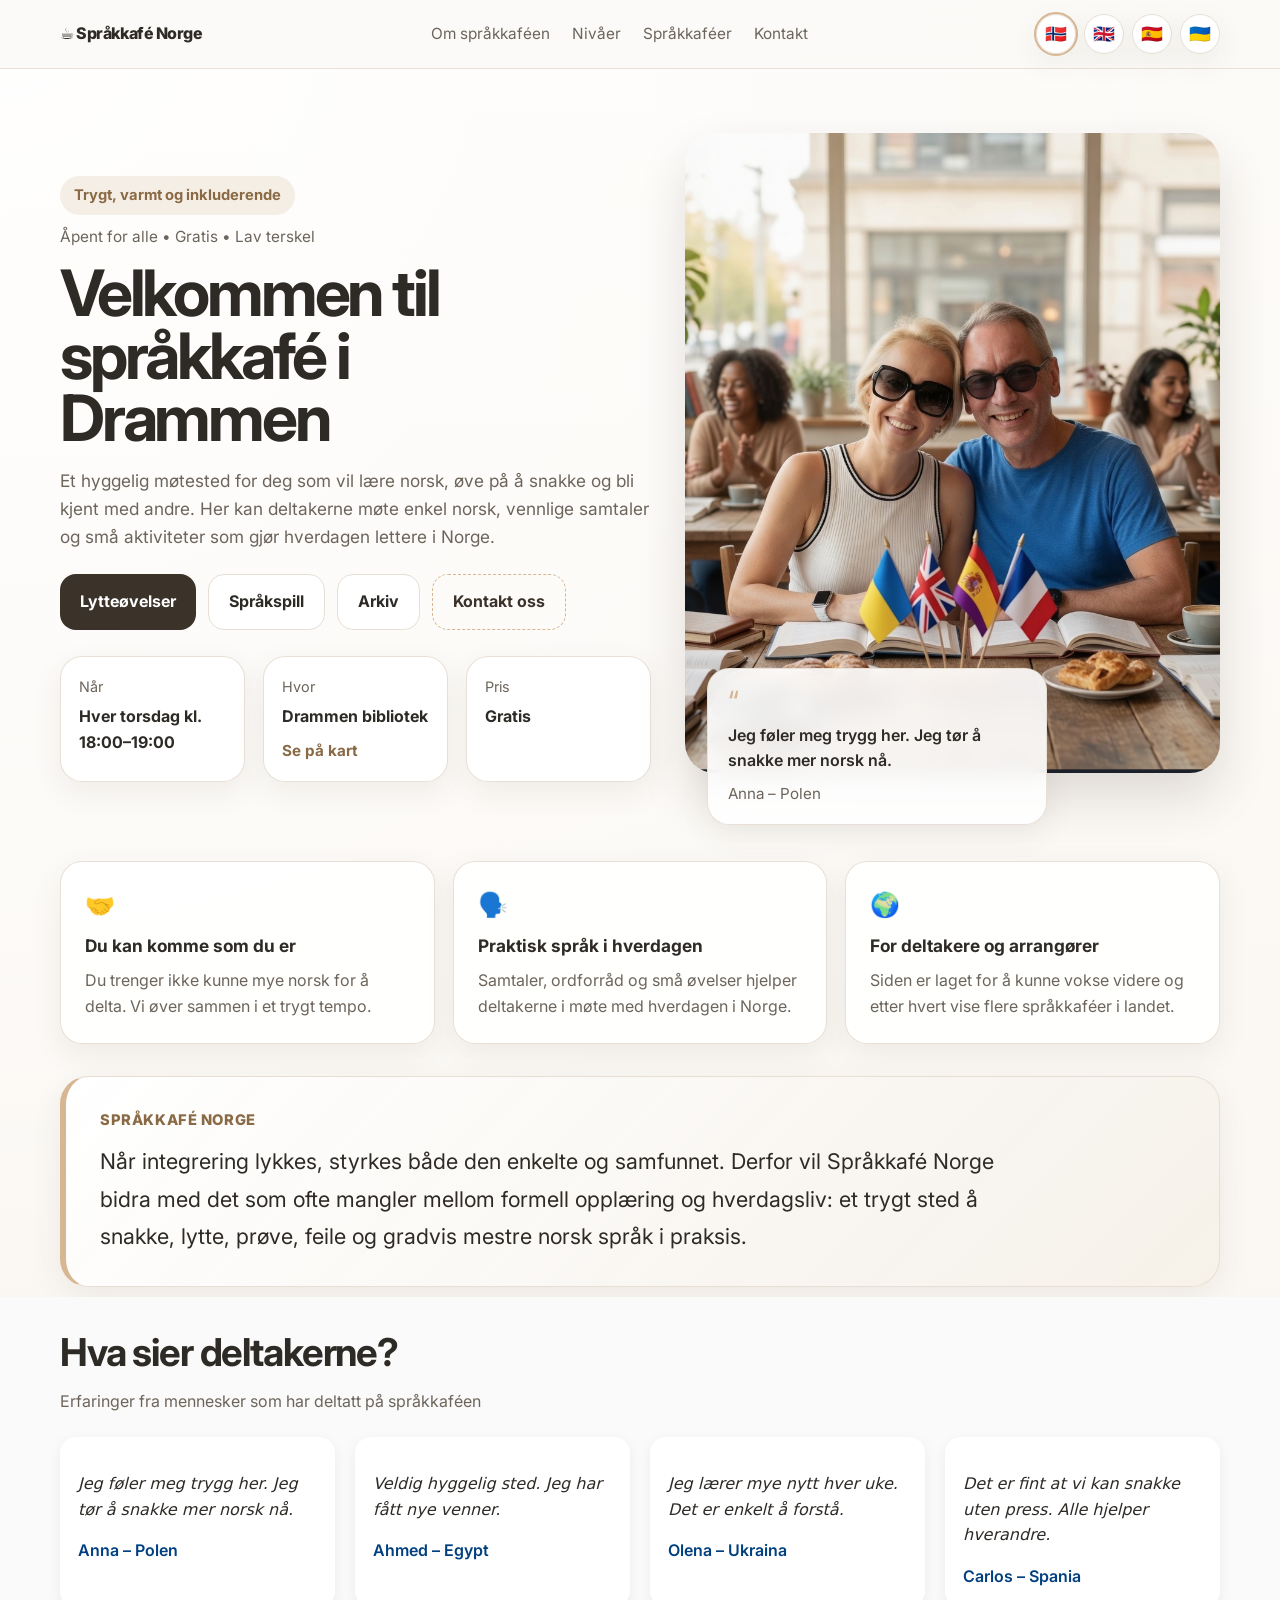
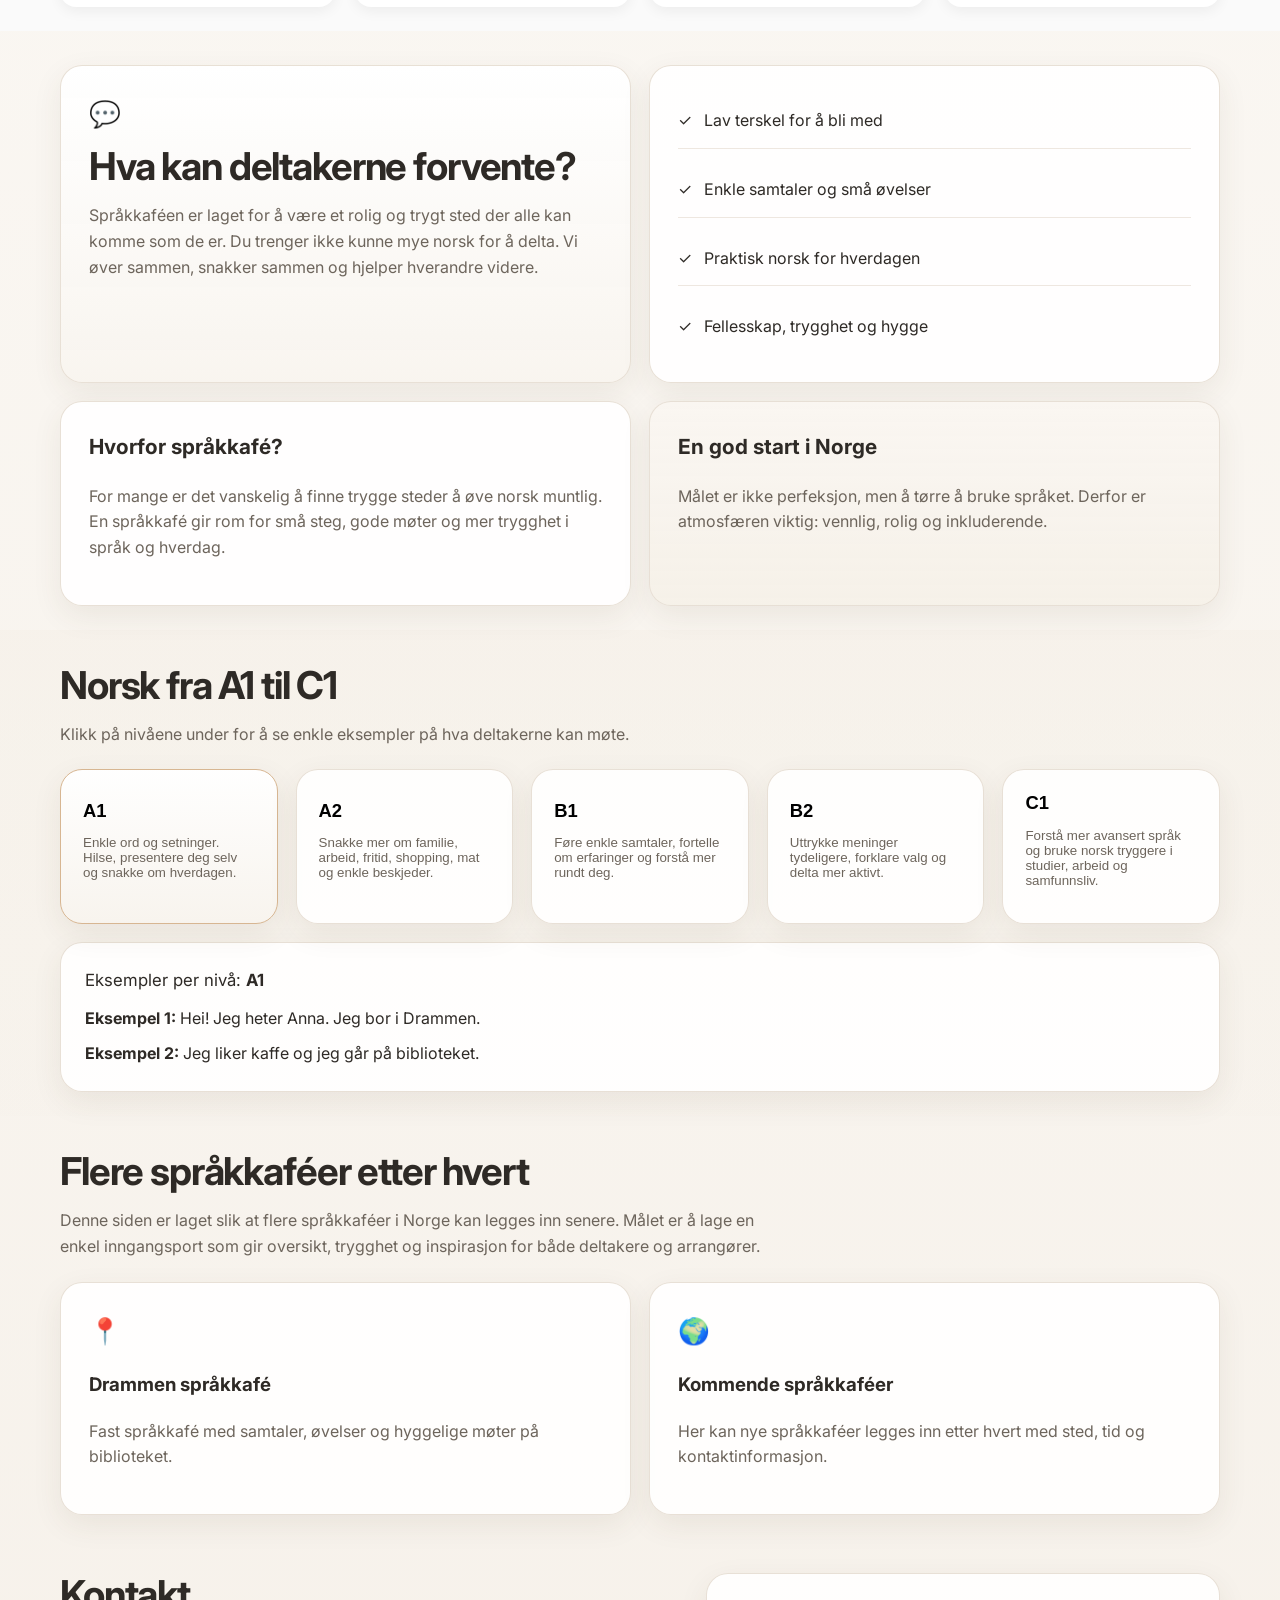
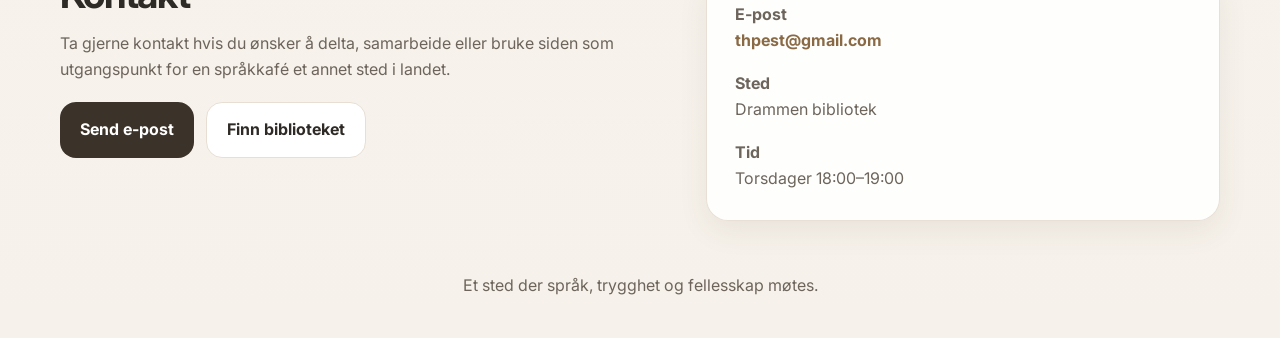
==== commit 7dd7b0d0: "Update Språkspill link to local HTML file" ====
--- a/index.html
+++ b/index.html
@@ -69,7 +69,7 @@
 
           <div class="cta-row">
             <a class="btn btn-primary" href="https://thpest.github.io/fortellinger-med-lyd/" target="_blank" rel="noreferrer" data-i18n="ctaListening">Lytteøvelser</a>
-            <a class="btn btn-secondary" href="https://sprakspill-web.onrender.com/" target="_blank" rel="noreferrer" data-i18n="ctaGames">Språkspill</a>
+            <a class="btn btn-secondary" href="sprakspill.html" target="_blank" rel="noreferrer" data-i18n="ctaGames">Språkspill</a>
             <a class="btn btn-secondary" href="https://thpest.github.io/arkiv/" data-i18n="ctaArchive">Arkiv</a>
             <a class="btn btn-ghost" href="#contact" data-i18n="ctaJoin">Kontakt oss</a>
           </div>
